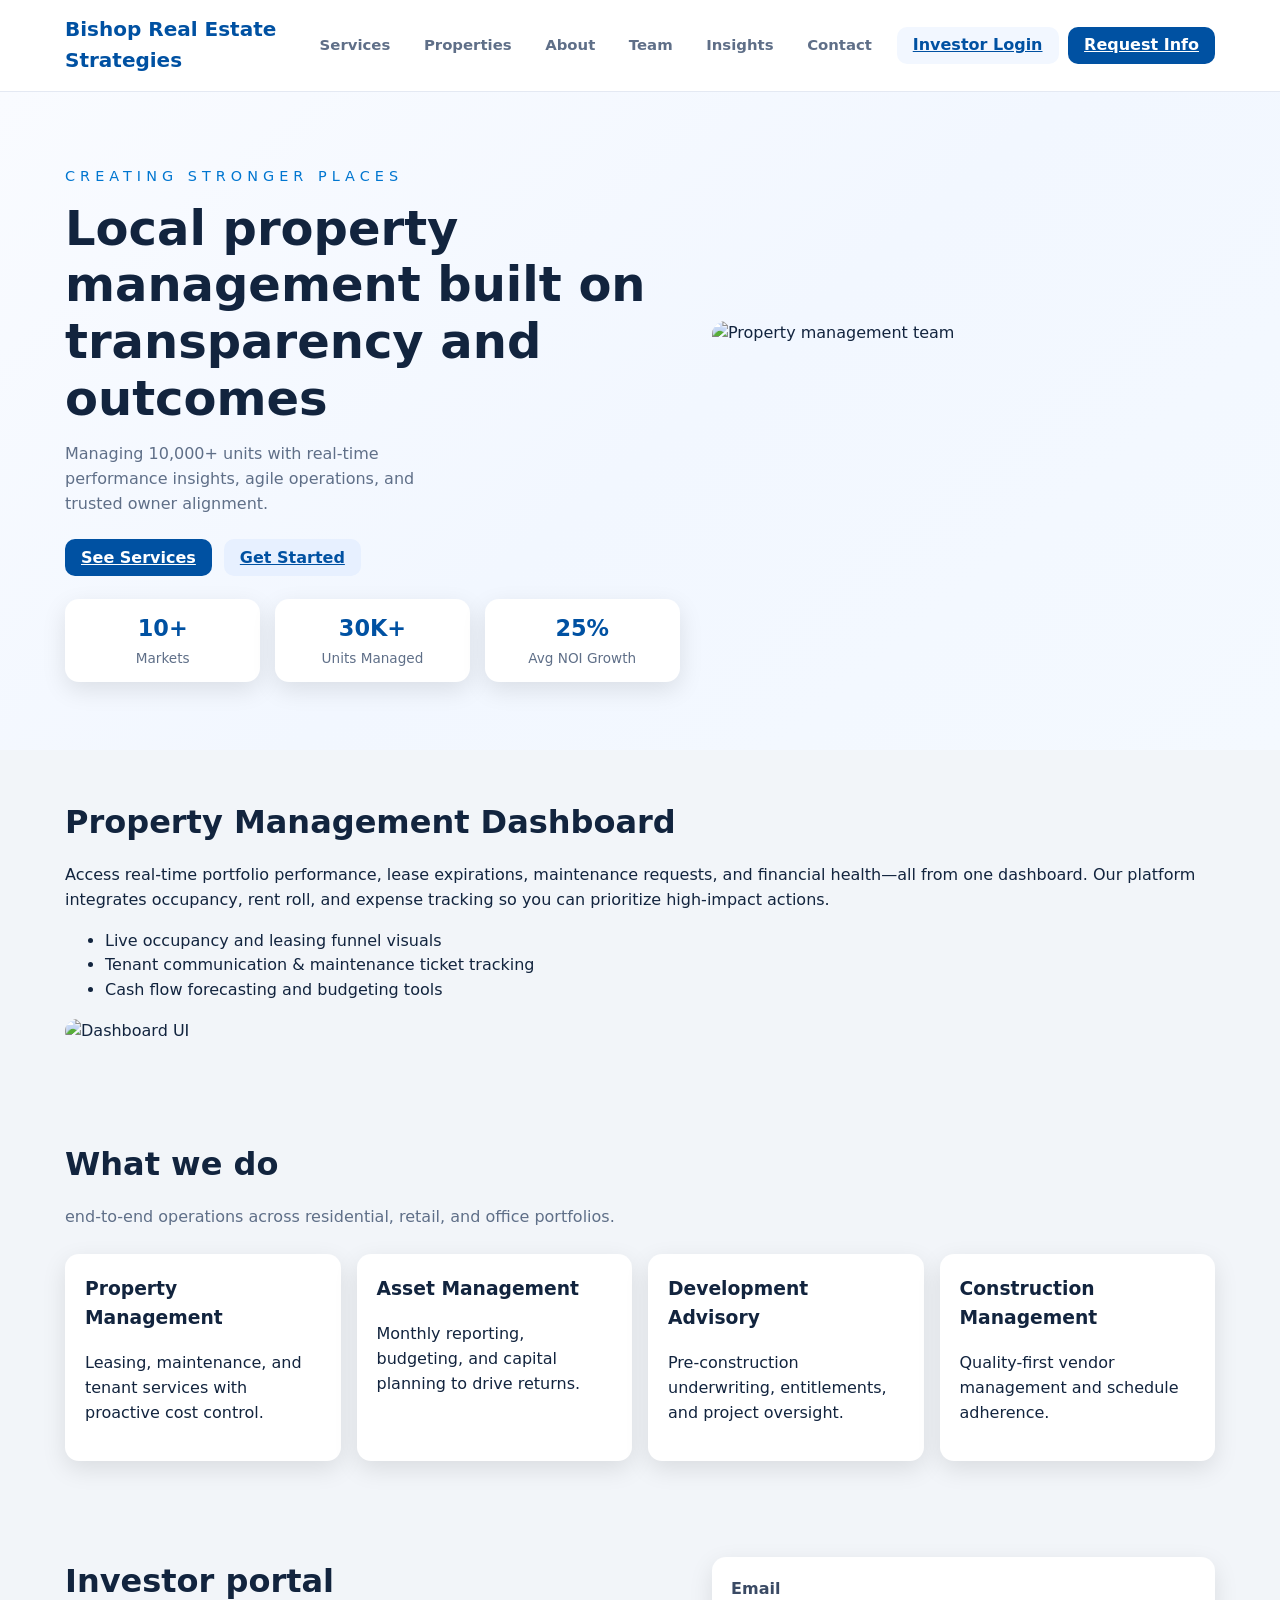
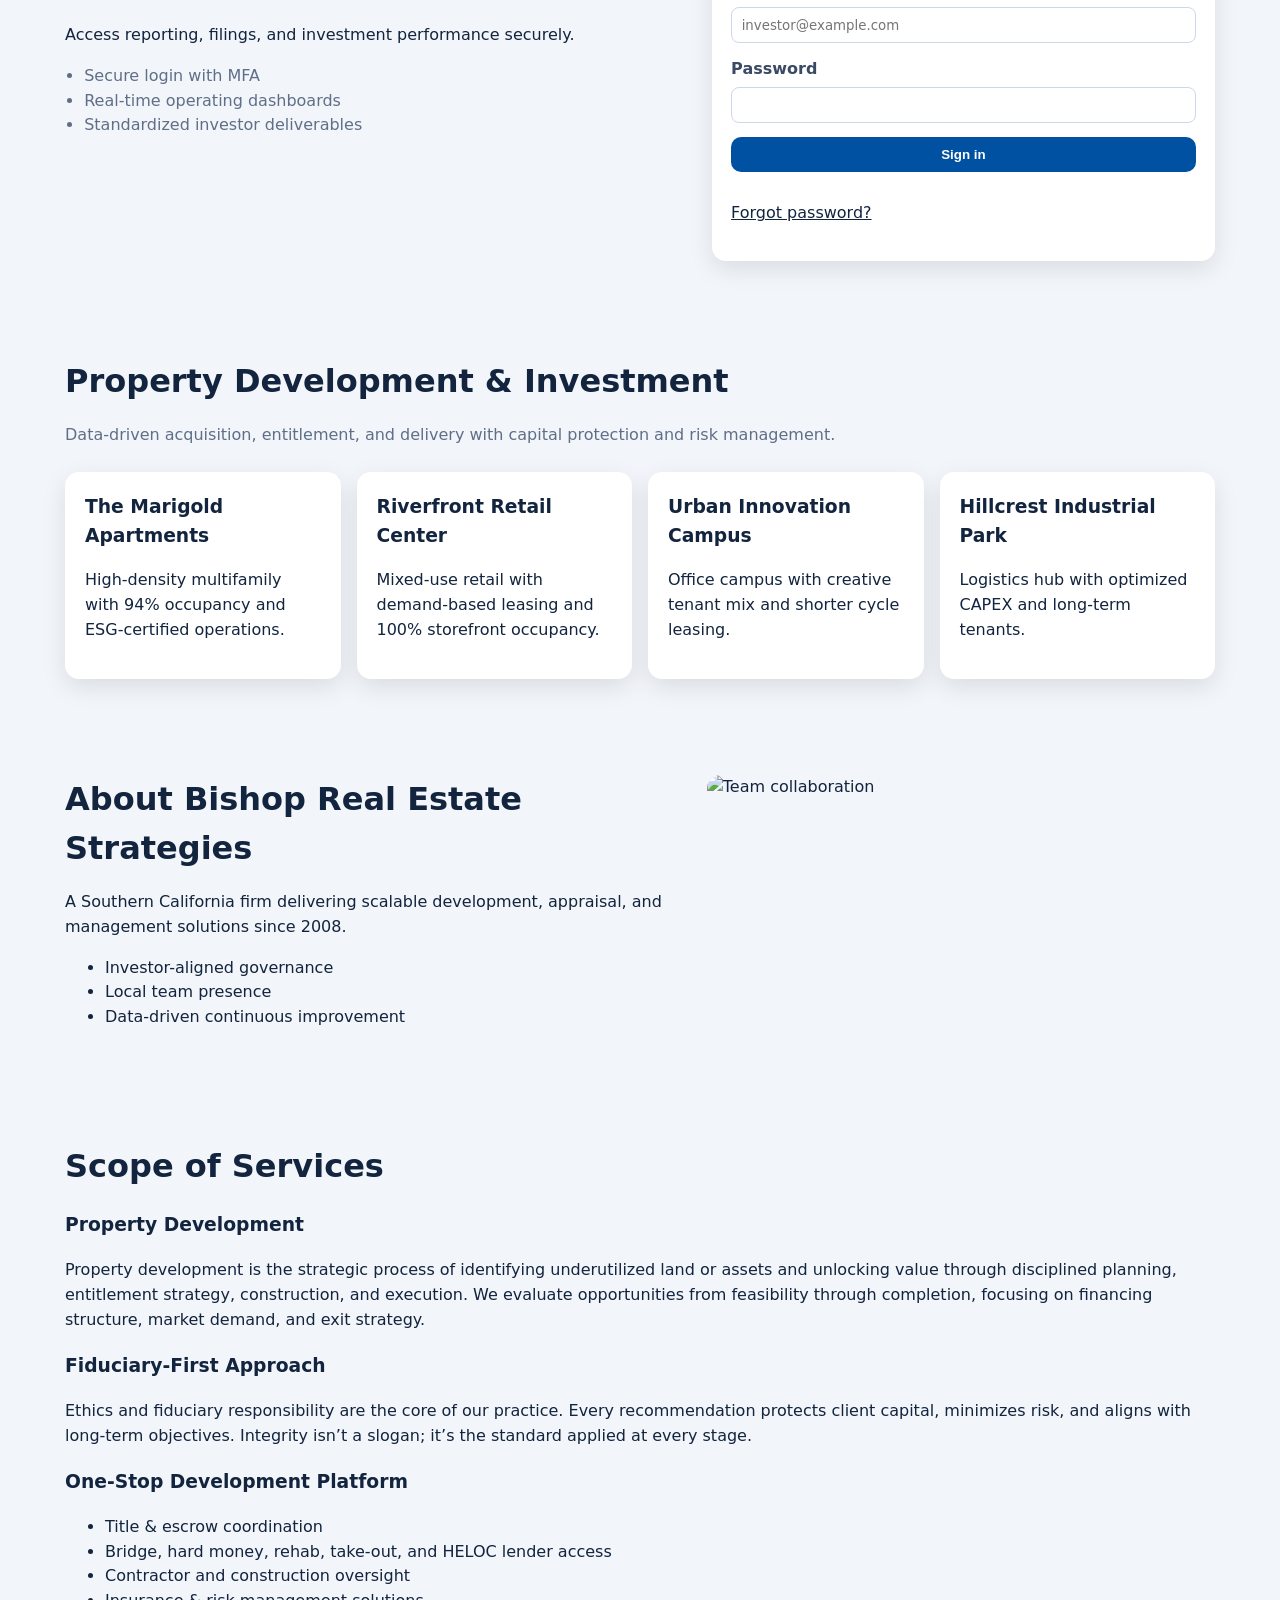
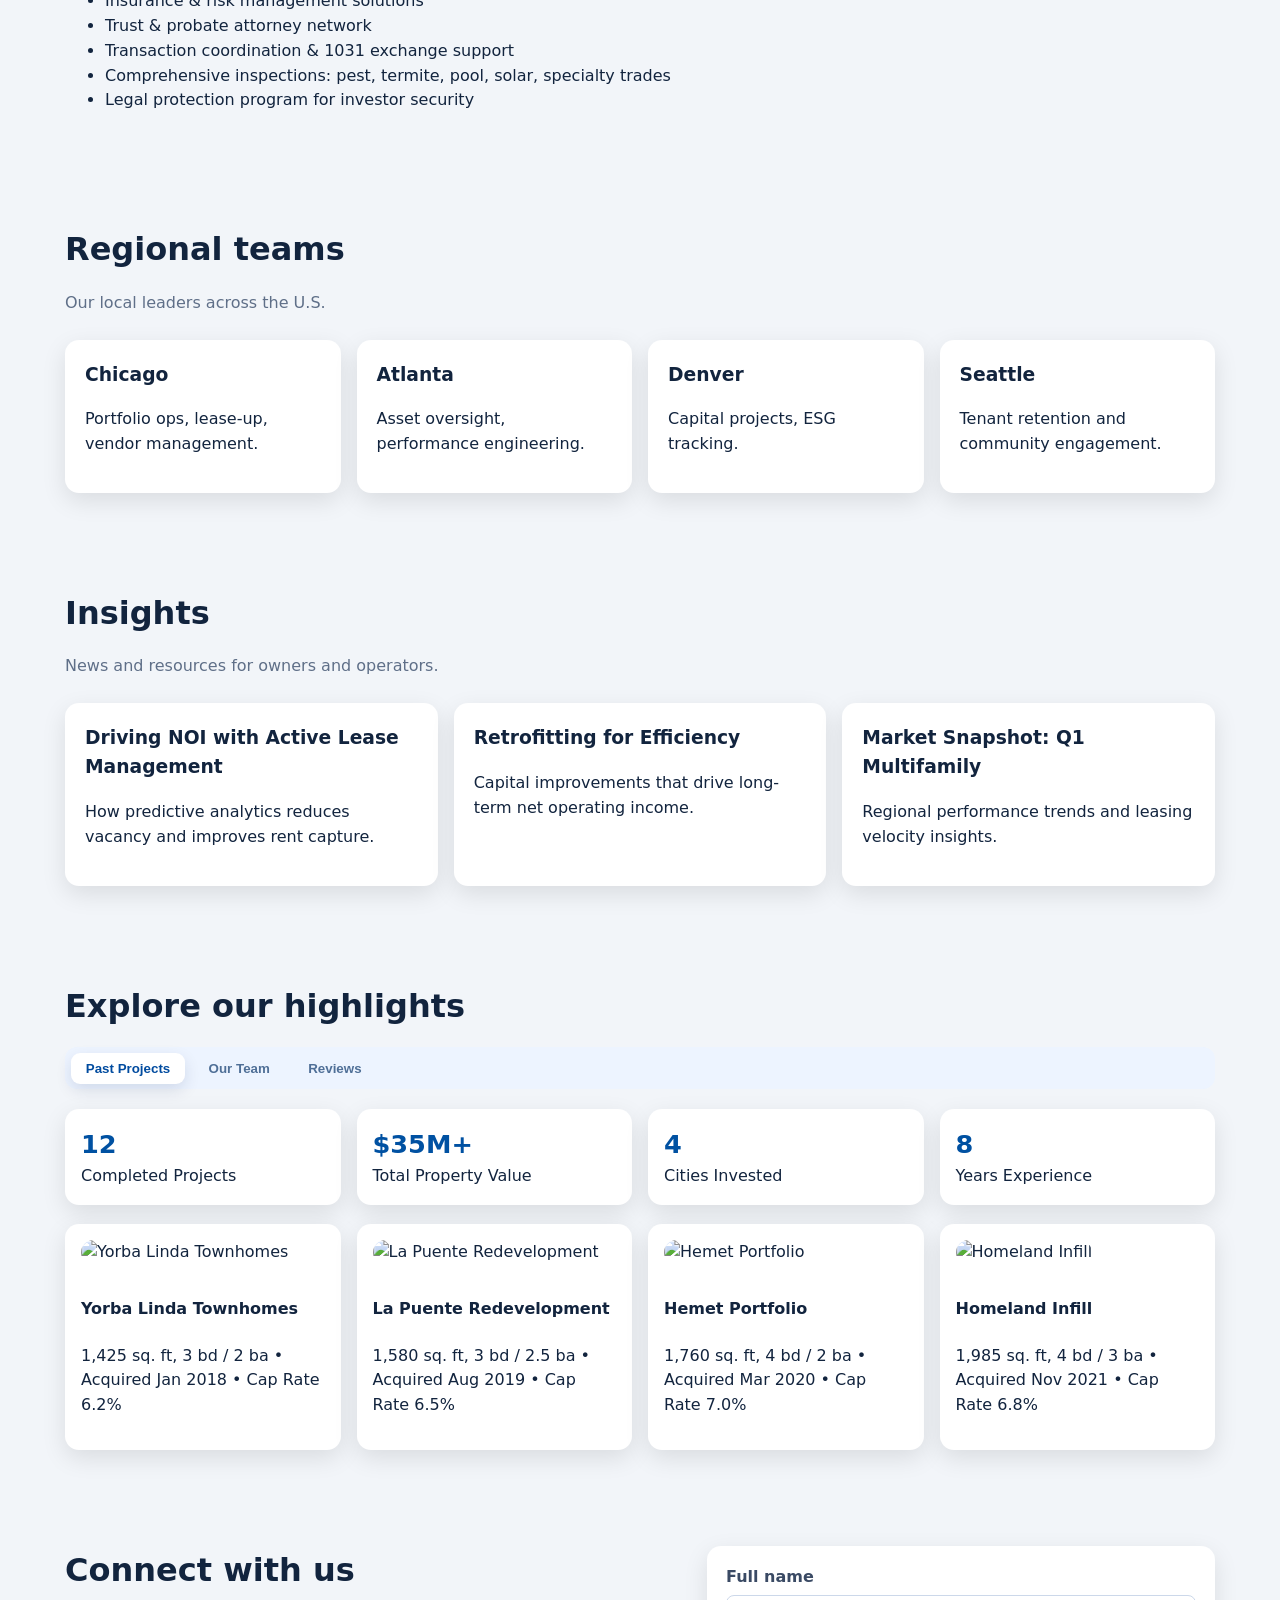
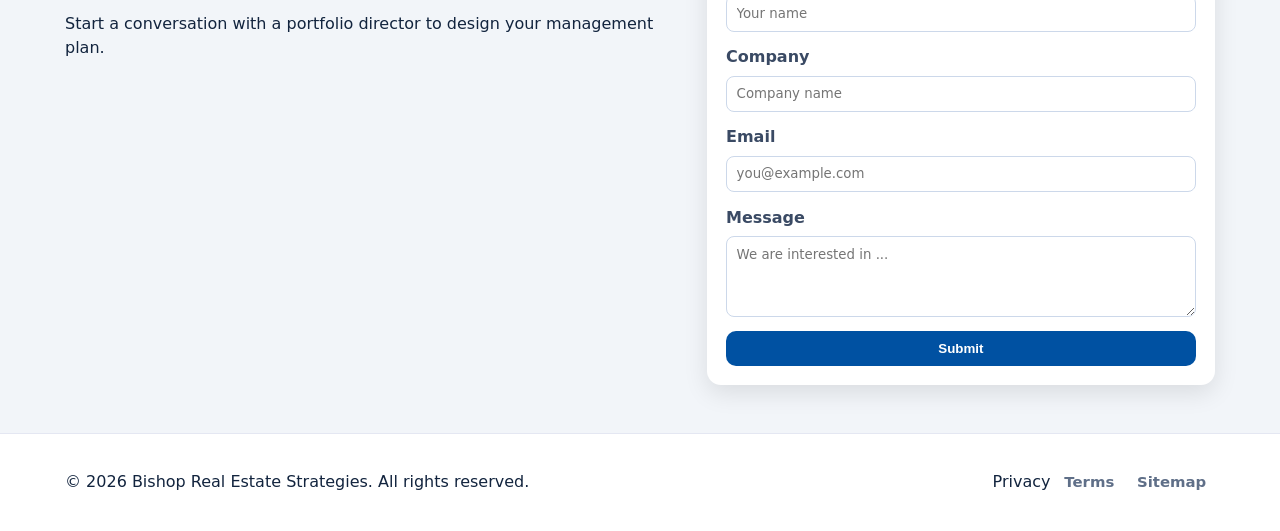
==== index.html @ b77e4af5 "new" ====
<!DOCTYPE html>
<html lang="en">
<head>
  <meta charset="UTF-8" />
  <meta name="viewport" content="width=device-width, initial-scale=1.0" />
  <title>Bishop Real Estate Strategies</title>
  <link rel="stylesheet" href="styles.css" />
</head>
<body>
  <header class="site-header">
    <div class="container header-flex">
      <a href="#" class="brand">Bishop Real Estate Strategies</a>
      <button class="nav-toggle" id="navToggle" aria-label="Open menu" aria-expanded="false">☰</button>
      <nav class="nav" id="mainNav" aria-label="Primary">
        <a href="#services">Services</a>
        <a href="#property">Properties</a>
        <a href="#about">About</a>
        <a href="#teams">Team</a>
        <a href="#blog">Insights</a>
        <a href="#contact">Contact</a>
      </nav>
      <div class="header-actions">
        <a href="#investor" class="btn btn-tertiary">Investor Login</a>
        <a href="#contact" class="btn btn-primary">Request Info</a>
      </div>
    </div>
  </header>

  <main>
    <section class="hero" aria-label="Hero">
      <div class="container hero-grid">
        <div>
          <p class="eyebrow">CREATING STRONGER PLACES</p>
          <h1>Local property management built on transparency and outcomes</h1>
          <p>Managing 10,000+ units with real-time performance insights, agile operations, and trusted owner alignment.</p>
          <div class="hero-actions">
            <a href="#services" class="btn btn-primary">See Services</a>
            <a href="#contact" class="btn btn-secondary">Get Started</a>
          </div>
          <div class="hero-stat-grid">
            <div><strong>10+</strong><span>Markets</span></div>
            <div><strong>30K+</strong><span>Units Managed</span></div>
            <div><strong>25%</strong><span>Avg NOI Growth</span></div>
          </div>
        </div>
        <div class="hero-image" aria-hidden="true">
          <img class="responsive-img" src="assets/hero.jpg" alt="Property management team" />
        </div>
      </div>
    </section>

    <section id="dashboard" class="section dashboard">
      <div class="container">
        <h2>Property Management Dashboard</h2>
        <div class="dashboard-grid">
          <div>
            <p>Access real-time portfolio performance, lease expirations, maintenance requests, and financial health—all from one dashboard. Our platform integrates occupancy, rent roll, and expense tracking so you can prioritize high-impact actions.</p>
            <ul>
              <li>Live occupancy and leasing funnel visuals</li>
              <li>Tenant communication & maintenance ticket tracking</li>
              <li>Cash flow forecasting and budgeting tools</li>
            </ul>
          </div>
          <div>
            <img class="responsive-img" src="assets/project2.jpeg" alt="Dashboard UI" />
          </div>
        </div>
      </div>
    </section>      </div>
    </section>

    <section id="services" class="section services">
      <div class="container">
        <h2>What we do</h2>
        <p class="subtitle">end-to-end operations across residential, retail, and office portfolios.</p>
        <div class="cards">
          <article class="card">
            <h3>Property Management</h3>
            <p>Leasing, maintenance, and tenant services with proactive cost control.</p>
          </article>
          <article class="card">
            <h3>Asset Management</h3>
            <p>Monthly reporting, budgeting, and capital planning to drive returns.</p>
          </article>
          <article class="card">
            <h3>Development Advisory</h3>
            <p>Pre-construction underwriting, entitlements, and project oversight.</p>
          </article>
          <article class="card">
            <h3>Construction Management</h3>
            <p>Quality-first vendor management and schedule adherence.</p>
          </article>
        </div>
      </div>
    </section>

    <section id="investor" class="section investor-login">
      <div class="container grid-split">
        <div>
          <h2>Investor portal</h2>
          <p>Access reporting, filings, and investment performance securely.</p>
          <ul>
            <li>Secure login with MFA</li>
            <li>Real-time operating dashboards</li>
            <li>Standardized investor deliverables</li>
          </ul>
        </div>
        <form class="login-card" aria-label="Investor login">
          <label>Email<input type="email" placeholder="investor@example.com" required></label>
          <label>Password<input type="password" required></label>
          <button class="btn btn-primary" type="submit">Sign in</button>
          <p><a href="#">Forgot password?</a></p>
        </form>
      </div>
    </section>

    <section id="property" class="section property-grid">
      <div class="container">
        <h2>Property Development & Investment</h2>
        <p class="subtitle">Data-driven acquisition, entitlement, and delivery with capital protection and risk management.</p>
        <div class="cards">
          <article class="card">
            <h3>The Marigold Apartments</h3>
            <p>High-density multifamily with 94% occupancy and ESG-certified operations.</p>
          </article>
          <article class="card">
            <h3>Riverfront Retail Center</h3>
            <p>Mixed-use retail with demand-based leasing and 100% storefront occupancy.</p>
          </article>
          <article class="card">
            <h3>Urban Innovation Campus</h3>
            <p>Office campus with creative tenant mix and shorter cycle leasing.</p>
          </article>
          <article class="card">
            <h3>Hillcrest Industrial Park</h3>
            <p>Logistics hub with optimized CAPEX and long-term tenants.</p>
          </article>
        </div>
      </div>
    </section>

    <section id="about" class="section about">
      <div class="container about-grid">
        <div>
          <h2>About Bishop Real Estate Strategies</h2>
          <p>A Southern California firm delivering scalable development, appraisal, and management solutions since 2008.</p>
          <ul>
            <li>Investor-aligned governance</li>
            <li>Local team presence</li>
            <li>Data-driven continuous improvement</li>
          </ul>
        </div>
          <div class="about-image" aria-hidden="true"><img class="responsive-img" src="assets/project1.jpg" alt="Team collaboration" /></div>
      </div>
    </section>

    <section id="scope" class="section scope-services">
      <div class="container">
        <h2>Scope of Services</h2>
        <h3>Property Development</h3>
        <p>Property development is the strategic process of identifying underutilized land or assets and unlocking value through disciplined planning, entitlement strategy, construction, and execution. We evaluate opportunities from feasibility through completion, focusing on financing structure, market demand, and exit strategy.</p>

        <h3>Fiduciary-First Approach</h3>
        <p>Ethics and fiduciary responsibility are the core of our practice. Every recommendation protects client capital, minimizes risk, and aligns with long-term objectives. Integrity isn’t a slogan; it’s the standard applied at every stage.</p>

        <h3>One-Stop Development Platform</h3>
        <ul>
          <li>Title & escrow coordination</li>
          <li>Bridge, hard money, rehab, take-out, and HELOC lender access</li>
          <li>Contractor and construction oversight</li>
          <li>Insurance & risk management solutions</li>
          <li>Trust & probate attorney network</li>
          <li>Transaction coordination & 1031 exchange support</li>
          <li>Comprehensive inspections: pest, termite, pool, solar, specialty trades</li>
          <li>Legal protection program for investor security</li>
        </ul>
      </div>
    </section>

    <section id="teams" class="section teams">
      <div class="container">
        <h2>Regional teams</h2>
        <p class="subtitle">Our local leaders across the U.S.</p>
        <div class="cards">
          <article class="card">
            <h3>Chicago</h3>
            <p>Portfolio ops, lease-up, vendor management.</p>
          </article>
          <article class="card">
            <h3>Atlanta</h3>
            <p>Asset oversight, performance engineering.</p>
          </article>
          <article class="card">
            <h3>Denver</h3>
            <p>Capital projects, ESG tracking.</p>
          </article>
          <article class="card">
            <h3>Seattle</h3>
            <p>Tenant retention and community engagement.</p>
          </article>
        </div>
      </div>
    </section>

    <section id="blog" class="section blog">
      <div class="container">
        <h2>Insights</h2>
        <p class="subtitle">News and resources for owners and operators.</p>
        <div class="cards">
          <article class="card">
            <h3>Driving NOI with Active Lease Management</h3>
            <p>How predictive analytics reduces vacancy and improves rent capture.</p>
          </article>
          <article class="card">
            <h3>Retrofitting for Efficiency</h3>
            <p>Capital improvements that drive long-term net operating income.</p>
          </article>
          <article class="card">
            <h3>Market Snapshot: Q1 Multifamily</h3>
            <p>Regional performance trends and leasing velocity insights.</p>
          </article>
        </div>
      </div>
    </section>

    <section id="insights" class="section insights-tabs">
      <div class="container">
        <h2>Explore our highlights</h2>
        <div class="tabs" role="tablist" aria-label="Company insights">
          <button class="tab active" role="tab" aria-selected="true" data-tab="projects">Past Projects</button>
          <button class="tab" role="tab" aria-selected="false" data-tab="team">Our Team</button>
          <button class="tab" role="tab" aria-selected="false" data-tab="reviews">Reviews</button>
        </div>

        <article class="tab-panel active" id="projects" role="tabpanel" aria-labelledby="projects-tab">
          <div class="metric-grid">
            <div class="metric-card"><strong>12</strong><span>Completed Projects</span></div>
            <div class="metric-card"><strong>$35M+</strong><span>Total Property Value</span></div>
            <div class="metric-card"><strong>4</strong><span>Cities Invested</span></div>
            <div class="metric-card"><strong>8</strong><span>Years Experience</span></div>
          </div>
          <div class="project-tiles">
            <article class="project-card"><img class="project-img" src="assets/hero.jpg" alt="Yorba Linda Townhomes" /><h4>Yorba Linda Townhomes</h4><p>1,425 sq. ft, 3 bd / 2 ba • Acquired Jan 2018 • Cap Rate 6.2%</p></article>
            <article class="project-card"><img class="project-img" src="assets/project1.jpg" alt="La Puente Redevelopment" /><h4>La Puente Redevelopment</h4><p>1,580 sq. ft, 3 bd / 2.5 ba • Acquired Aug 2019 • Cap Rate 6.5%</p></article>
            <article class="project-card"><img class="project-img" src="assets/project2.jpeg" alt="Hemet Portfolio" /><h4>Hemet Portfolio</h4><p>1,760 sq. ft, 4 bd / 2 ba • Acquired Mar 2020 • Cap Rate 7.0%</p></article>
            <article class="project-card"><img class="project-img" src="assets/hero.jpg" alt="Homeland Infill" /><h4>Homeland Infill</h4><p>1,985 sq. ft, 4 bd / 3 ba • Acquired Nov 2021 • Cap Rate 6.8%</p></article>
          </div>
        </article>

        <article class="tab-panel" id="team" role="tabpanel" aria-labelledby="team-tab">
          <div class="team-grid">
            <article class="team-card"><strong>Vincent Disanza</strong><span>Owner & Founder</span><p>SRA-designated appraiser with 20+ years experience. Fiduciary-first, accuracy-focused valuations with real estate strategy access.</p></article>
            <article class="team-card"><strong>Charles Jackson</strong><span>COO</span><p>10+ years in prop-tech operations and portfolio optimization, building reporting systems for owner transparency.</p></article>
            <article class="team-card"><strong>Amanda Ruiz</strong><span>Development Director</span><p>Expert in entitlement, construction management, and investment analysis for land + adaptive reuse.</p></article>
          </div>
        </article>

        <article class="tab-panel" id="reviews" role="tabpanel" aria-labelledby="reviews-tab">
          <div class="reviews-list">
            <blockquote><p>"Wow, what a great realtor! Amazing customer service and deep market knowledge."</p><footer>– Cool Person</footer></blockquote>
            <blockquote><p>"Professional, transparent, and very responsive. Highly recommend for development guidance."</p><footer>– Happy Investor</footer></blockquote>
          </div>
        </article>
      </div>
    </section>

    <section id="contact" class="section contact">
      <div class="container contact-grid">
        <div>
          <h2>Connect with us</h2>
          <p>Start a conversation with a portfolio director to design your management plan.</p>
        </div>
        <form class="contact-form" aria-label="Contact form">
          <label>Full name<input type="text" placeholder="Your name" required/></label>
          <label>Company<input type="text" placeholder="Company name" required/></label>
          <label>Email<input type="email" placeholder="you@example.com" required/></label>
          <label>Message<textarea rows="4" placeholder="We are interested in ..." required></textarea></label>
          <button class="btn btn-primary" type="submit">Submit</button>
        </form>
      </div>
    </section>
  </main>

  <footer class="footer">
    <div class="container footer-grid">
      <p>© 2026 Bishop Real Estate Strategies. All rights reserved.</p>
      <nav class="footer-nav"
        <a href="#">Privacy</a>
        <a href="#">Terms</a>
        <a href="#">Sitemap</a>
      </nav>
    </div>
  </footer>

  <script>
    const navToggle = document.getElementById('navToggle');
    const mainNav = document.getElementById('mainNav');
    navToggle.addEventListener('click', () => {
      const expanded = navToggle.getAttribute('aria-expanded') === 'true';
      navToggle.setAttribute('aria-expanded', String(!expanded));
      mainNav.classList.toggle('nav-open');
    });

    document.querySelectorAll('.tabs .tab').forEach(tab => {
      tab.addEventListener('click', () => {
        document.querySelectorAll('.tabs .tab').forEach(t => {
          t.classList.remove('active');
          t.setAttribute('aria-selected', 'false');
        });
        document.querySelectorAll('.tab-panel').forEach(panel => panel.classList.remove('active'));

        tab.classList.add('active');
        tab.setAttribute('aria-selected', 'true');
        document.getElementById(tab.dataset.tab).classList.add('active');
      });
    });
  </script>
</body>
</html>
---- styles.css ----
:root {
  --bg: #f2f5f9;
  --text: #12243e;
  --muted: #5f6f88;
  --primary: #0051a2;
  --primary-dark: #003d7a;
  --accent: #e7f0ff;
  --white: #ffffff;
  --radius: 14px;
  --shadow: 0 8px 24px rgba(0, 0, 0, 0.1);
}

* {
  box-sizing: border-box;
}

body {
  margin: 0;
  font-family: Inter, system-ui, -apple-system, Segoe UI, Roboto, sans-serif;
  color: var(--text);
  background: var(--bg);
  line-height: 1.55;
}

a {
  color: inherit;
}

.container {
  width: min(1150px, 94vw);
  margin: 0 auto;
}

.site-header {
  position: sticky;
  top: 0;
  z-index: 100;
  background: rgba(255, 255, 255, 0.95);
  backdrop-filter: blur(8px);
  border-bottom: 1px solid #e4e9f3;
}

.header-flex {
  display: grid;
  grid-template-columns: auto 1fr auto;
  align-items: center;
  gap: 1rem;
  padding: 0.9rem 0;
}

.brand {
  font-weight: 800;
  font-size: 1.25rem;
  text-decoration: none;
  color: var(--primary);
}

.nav {
  display: flex;
  justify-content: center;
  gap: 1rem;
}

.nav a,
.footer-nav a {
  color: var(--muted);
  font-size: 0.93rem;
  font-weight: 600;
  text-decoration: none;
  padding: 0.45rem 0.55rem;
  border-radius: 8px;
  transition: all 0.22s ease;
}

.nav a:hover,
.footer-nav a:hover {
  color: var(--primary);
  background: rgba(0, 81, 162, 0.08);
}

.header-actions {
  display: flex;
  gap: 0.6rem;
  align-items: center;
}

.nav-toggle {
  display: none;
  width: 2.2rem;
  height: 2.2rem;
  font-size: 1.2rem;
  border-radius: 8px;
  border: 1px solid #b9c5da;
  background: var(--white);
  color: var(--primary);
  cursor: pointer;
}

.btn {
  font-weight: 600;
  border: none;
  border-radius: 10px;
  padding: 0.67rem 1rem;
  line-height: 1;
  min-height: 2.15rem;
  display: inline-flex;
  align-items: center;
  justify-content: center;
  transition: transform 0.25s ease, box-shadow 0.25s ease;
}

.btn:hover {
  transform: translateY(-1px);
  box-shadow: 0 6px 12px rgba(0, 0, 0, 0.1);
}

.btn-primary {
  color: var(--white);
  background: var(--primary);
}

.btn-secondary {
  color: var(--primary);
  background: var(--accent);
}

.btn-tertiary {
  color: var(--primary);
  background: #f2f7ff;
}

.hero {
  padding: 3.7rem 0 4.2rem;
  background: linear-gradient(140deg, #f9fbff 0%, #f2f7ff 52%, #f4f9ff 100%);
}

.hero-grid {
  display: grid;
  grid-template-columns: 1.1fr 0.9fr;
  gap: 2rem;
  align-items: center;
}

.hero .eyebrow {
  font-size: 0.9rem;
  color: #0076d0;
  letter-spacing: 0.35em;
  text-transform: uppercase;
  margin-bottom: 0.75rem;
}

.hero h1 {
  font-size: clamp(2.08rem, 4vw, 3rem);
  margin: 0 0 1rem;
  line-height: 1.18;
}

.hero p {
  color: var(--muted);
  max-width: 40ch;
}

.hero-actions {
  margin: 1.4rem 0;
  display: flex;
  gap: 0.75rem;
}

.hero-stat-grid {
  display: grid;
  grid-template-columns: repeat(3, minmax(0, 1fr));
  gap: 0.9rem;
  margin-top: 1.35rem;
}

.hero-stat-grid > div {
  background: var(--white);
  border-radius: var(--radius);
  padding: 0.75rem;
  box-shadow: var(--shadow);
  text-align: center;
}

.hero-stat-grid strong {
  display: block;
  font-size: 1.4rem;
  color: var(--primary);
}

.hero-stat-grid span {
  font-size: 0.85rem;
  color: var(--muted);
  margin-top: 0.2rem;
}

.image-placeholder {
  height: 340px;
  border-radius: var(--radius);
  background: linear-gradient(135deg, #d9e6f5, #e7f0ff);
  box-shadow: var(--shadow);
  display: flex;
  justify-content: center;
  align-items: center;
  color: #4b6b8f;
  font-weight: 700;
  font-size: 1rem;
}

.section {
  padding: 3rem 0;
}

.section h2 {
  margin: 0 0 0.6rem;
  font-size: clamp(1.4rem, 3vw, 2rem);
}

.insights-tabs .tabs {
  display: flex;
  gap: 0.5rem;
  border-radius: 12px;
  background: #edf4ff;
  padding: 0.35rem;
  margin-top: 1rem;
  margin-bottom: 1.2rem;
}

.insights-tabs .tab {
  border: none;
  background: transparent;
  color: #4f6f97;
  font-weight: 600;
  padding: 0.5rem 0.95rem;
  border-radius: 9px;
  cursor: pointer;
  transition: all 0.22s ease;
}

.insights-tabs .tab:hover,
.insights-tabs .tab.active {
  background: #ffffff;
  color: #004b9f;
  box-shadow: 0 6px 16px rgba(4, 35, 80, 0.12);
}

.tab-panel {
  display: none;
  animation: fadeUp 0.4s ease;
}

.tab-panel.active {
  display: block;
}

.metric-grid,
.project-tiles,
.team-grid {
  display: grid;
  gap: 1rem;
}

.metric-grid {
  grid-template-columns: repeat(4, minmax(0, 1fr));
  margin-bottom: 1.2rem;
}

.metric-card {
  background: var(--white);
  padding: 1rem;
  border-radius: var(--radius);
  box-shadow: var(--shadow);
}

.metric-card strong {
  font-size: 1.6rem;
  color: var(--primary);
  display: block;
}

.project-tiles {
  grid-template-columns: repeat(auto-fit, minmax(220px, 1fr));
}

.project-card img,
.about-image img,
.hero-image img {
  width: 100%;
  height: 180px;
  object-fit: cover;
  border-radius: var(--radius);
  margin-bottom: 0.7rem;
}

.responsive-img {
  width: 100%;
  height: auto;
  border-radius: var(--radius);
  display: block;
}

.project-card,
.team-card,
.reviews-list blockquote {
  background: var(--white);
  border-radius: var(--radius);
  padding: 1rem;
  box-shadow: var(--shadow);
}

.team-grid {
  grid-template-columns: repeat(auto-fit, minmax(220px, 1fr));
}

.reviews-list blockquote {
  border-left: 4px solid var(--primary);
  margin: 0 0 0.7rem;
  padding-left: 0.9rem;
}

.reviews-list footer {
  margin-top: 0.5rem;
  color: var(--muted);
  font-size: 0.9rem;
}

@media (max-width: 900px) {
  .metric-grid {
    grid-template-columns: 1fr 1fr;
  }
}

.section .subtitle {
  color: var(--muted);
  margin-bottom: 1.5rem;
}

.cards {
  display: grid;
  grid-template-columns: repeat(auto-fit, minmax(220px, 1fr));
  gap: 1rem;
}

.card {
  background: var(--white);
  border-radius: var(--radius);
  padding: 1.25rem;
  box-shadow: var(--shadow);
  transform: translateY(0);
  transition: transform 0.3s ease, box-shadow 0.3s ease;
}

.card:hover {
  transform: translateY(-6px);
  box-shadow: 0 14px 24px rgba(0, 0, 0, 0.14);
}

.card h3 {
  margin-top: 0;
}

.grid-split {
  display: grid;
  grid-template-columns: 1.1fr 0.9fr;
  gap: 2rem;
  align-items: start;
}

.investor-login ul {
  padding-left: 1.2rem;
  color: var(--muted);
}

.login-card,
.contact-form {
  display: grid;
  gap: 0.85rem;
  background: #ffffff;
  border-radius: var(--radius);
  padding: 1.2rem;
  box-shadow: var(--shadow);
}

.login-card label,
.contact-form label {
  display: grid;
  gap: 0.35rem;
  font-weight: 600;
  color: #3a4a64;
}

.login-card input,
.contact-form input,
.contact-form textarea {
  border: 1px solid #ccd8ea;
  border-radius: 8px;
  padding: 0.6rem;
  width: 100%;
  font-family: inherit;
}

.about-grid,
.contact-grid {
  display: grid;
  grid-template-columns: 1.2fr 1fr;
  gap: 2rem;
}

.footer {
  background: #ffffff;
  border-top: 1px solid #e4e7f2;
  padding: 1.25rem 0;
}

.footer-grid {
  display: flex;
  justify-content: space-between;
  align-items: center;
  flex-wrap: wrap;
  gap: 0.75rem;
}

.fade-up {
  opacity: 0;
  transform: translateY(20px);
  animation: fadeUp 0.85s ease forwards;
  animation-delay: 0.2s;
}

@keyframes fadeUp {
  to {
    opacity: 1;
    transform: translateY(0);
  }
}

.nav-open {
  display: flex !important;
  flex-direction: column;
  position: absolute;
  left: 0;
  right: 0;
  top: 100%;
  background: var(--white);
  border-bottom-left-radius: 12px;
  border-bottom-right-radius: 12px;
  box-shadow: 0 12px 24px rgba(8, 24, 48, 0.2);
  padding: 0.75rem 1rem 1rem;
  gap: 0.6rem;
}

@media (max-width: 1060px) {
  .hero-grid,
  .grid-split,
  .about-grid,
  .contact-grid {
    grid-template-columns: 1fr;
  }

  .nav {
    display: none;
  }

  .nav-toggle {
    display: inline-flex;
  }

  .header-flex {
    grid-template-columns: auto auto auto;
    align-items: center;
  }

  .header-actions {
    display: none;
  }

  .hero-image {
    min-height: 280px;
  }
}
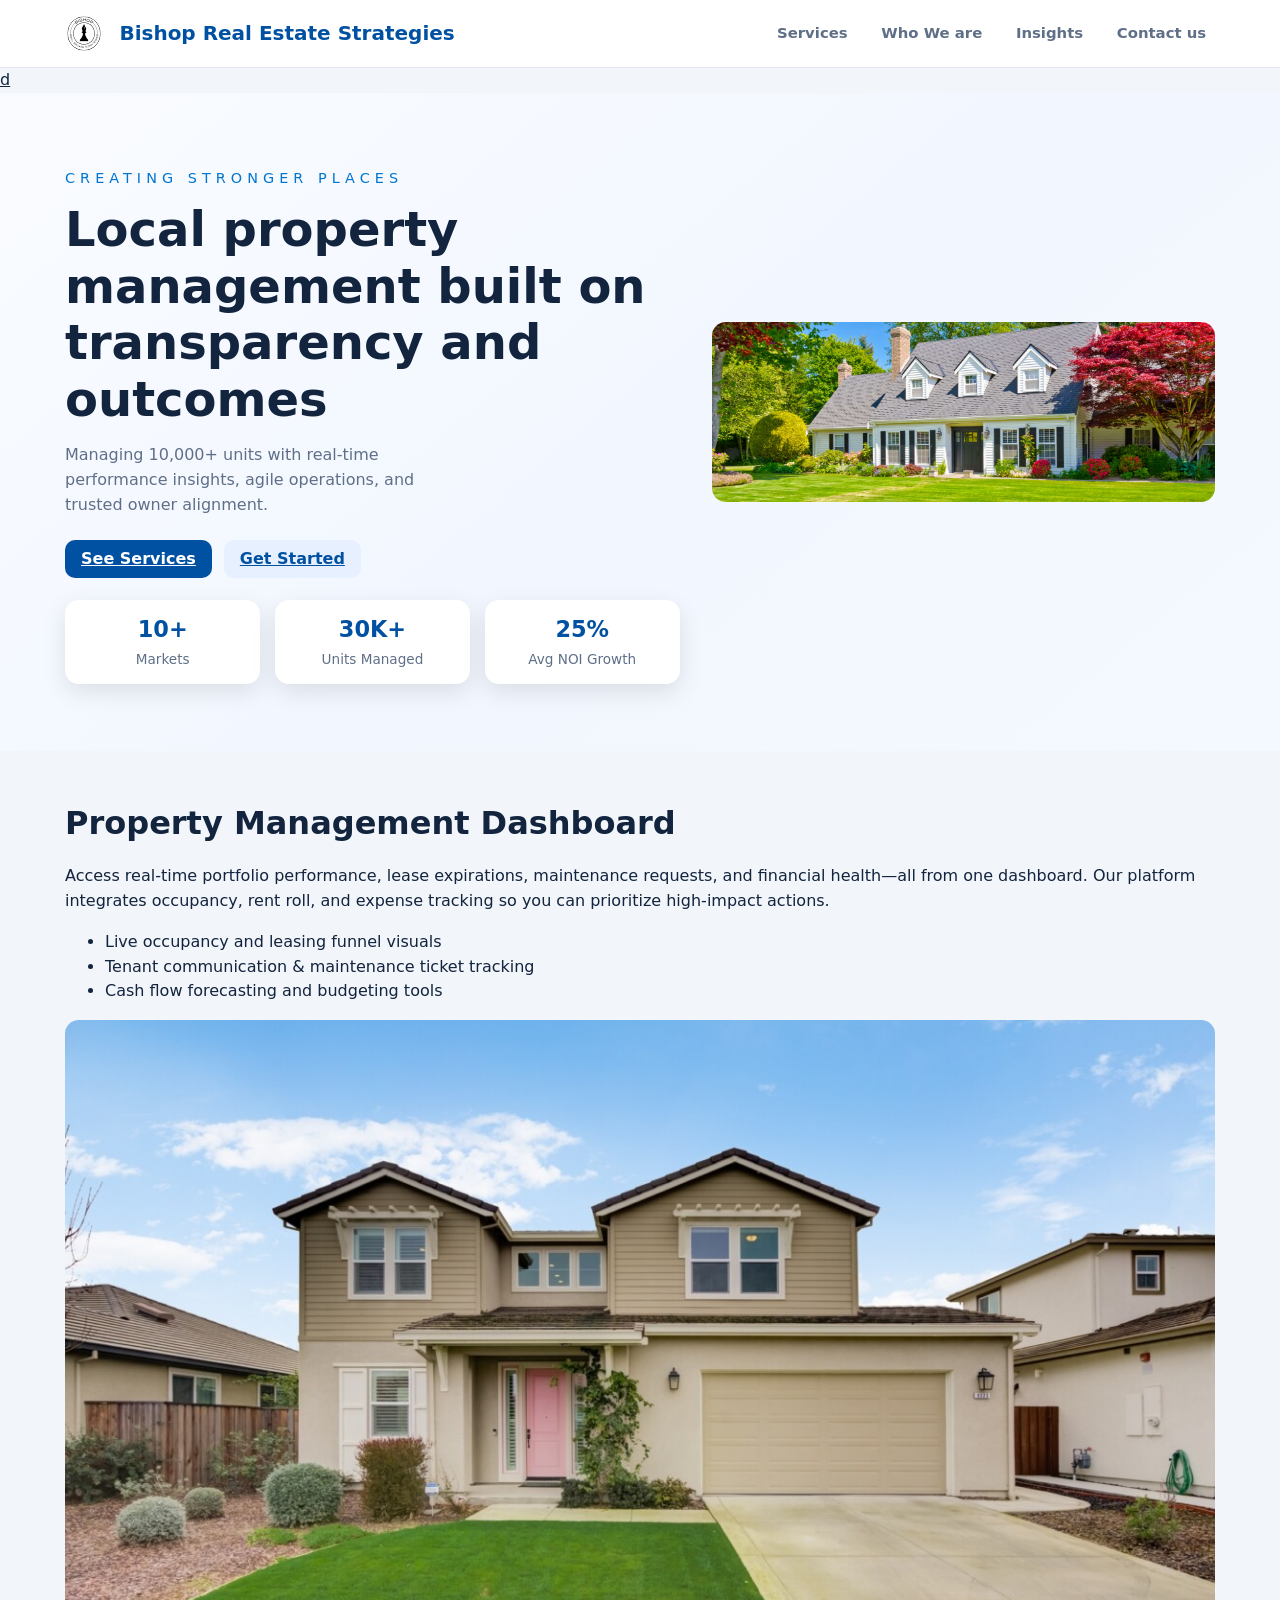
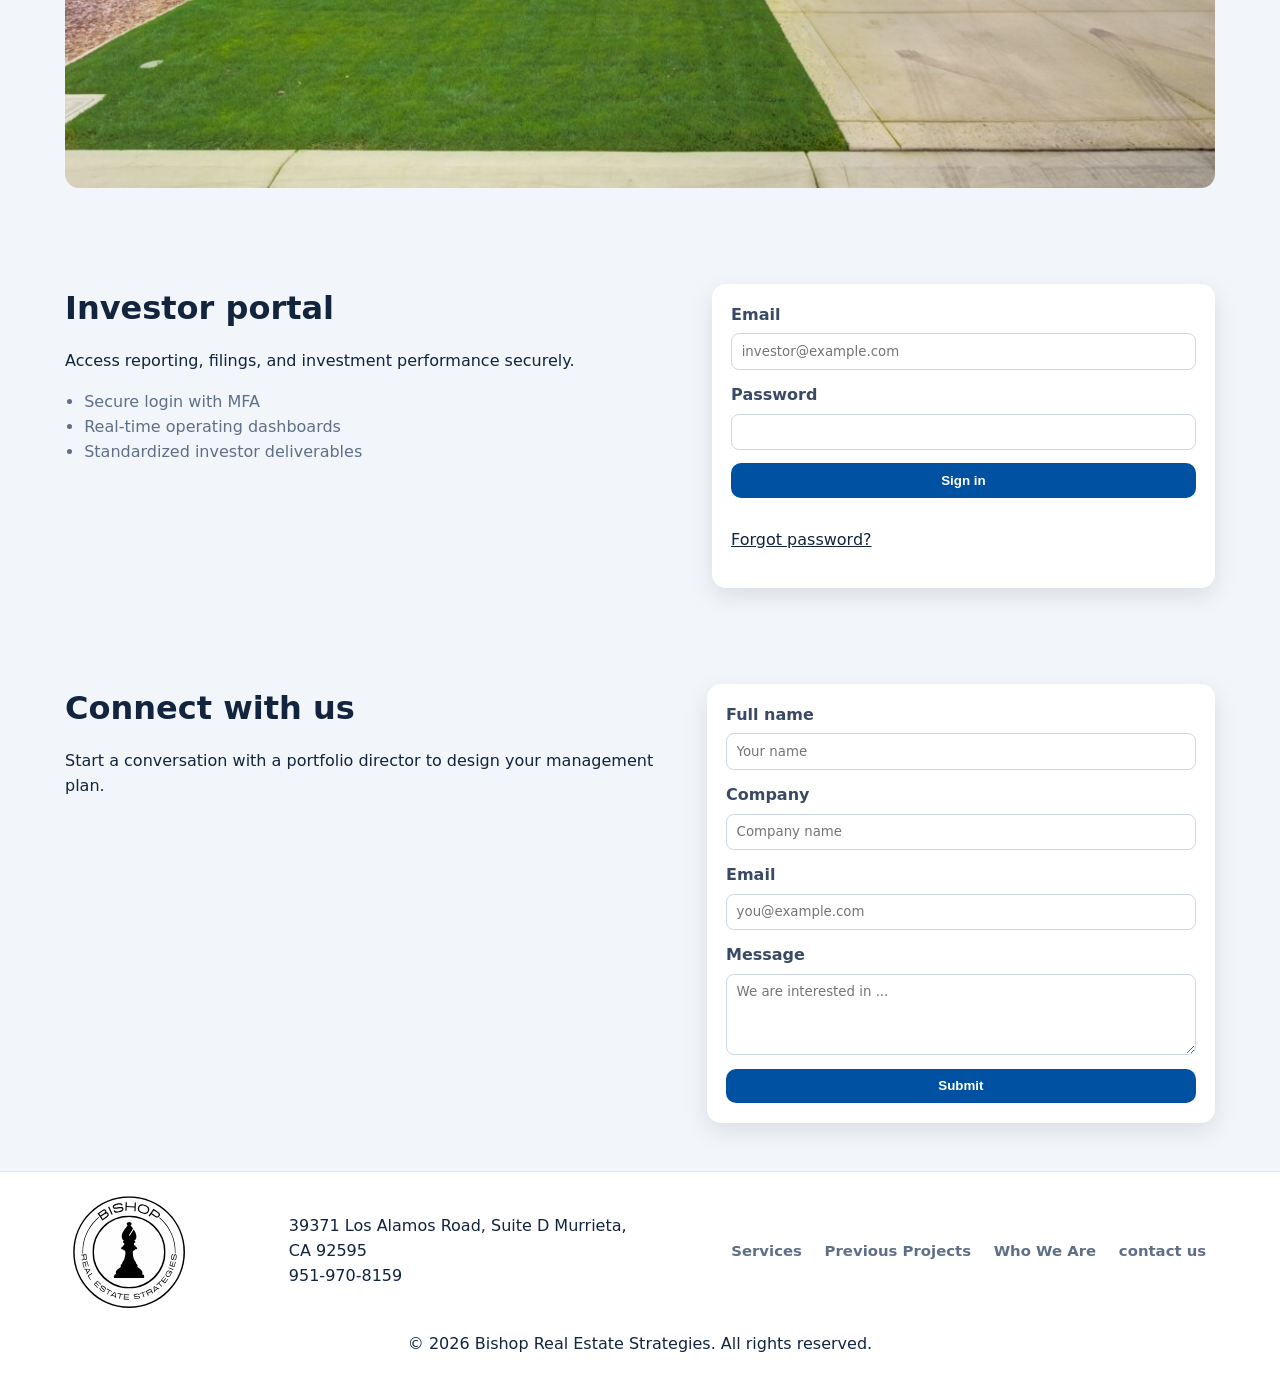
==== commit 8bbeb7c0: "somewhatok" ====
--- a/index.html
+++ b/index.html
@@ -1,319 +1,150 @@
 <!DOCTYPE html>
 <html lang="en">
-<head>
-  <meta charset="UTF-8" />
-  <meta name="viewport" content="width=device-width, initial-scale=1.0" />
-  <title>Bishop Real Estate Strategies</title>
-  <link rel="stylesheet" href="styles.css" />
-</head>
-<body>
-  <header class="site-header">
-    <div class="container header-flex">
-      <a href="#" class="brand">Bishop Real Estate Strategies</a>
-      <button class="nav-toggle" id="navToggle" aria-label="Open menu" aria-expanded="false">☰</button>
-      <nav class="nav" id="mainNav" aria-label="Primary">
-        <a href="#services">Services</a>
-        <a href="#property">Properties</a>
-        <a href="#about">About</a>
-        <a href="#teams">Team</a>
-        <a href="#blog">Insights</a>
-        <a href="#contact">Contact</a>
-      </nav>
-      <div class="header-actions">
-        <a href="#investor" class="btn btn-tertiary">Investor Login</a>
-        <a href="#contact" class="btn btn-primary">Request Info</a>
+  <head>
+    <meta charset="UTF-8" />
+    <meta name="viewport" content="width=device-width, initial-scale=1.0" />
+    <title>Bishop Real Estate Strategies</title>
+    <link rel="stylesheet" href="styles.css" />
+  </head>
+  <body>
+    <header class="site-header">
+      <div class="container header-flex">
+        <img class = "satin" src = "assets/Circle Logo.svg">
+        <a href="index.html" class="brand">Bishop Real Estate Strategies</a>
+        <button class="nav-toggle" id="navToggle" aria-label="Open menu" aria-expanded="false">☰</button>
+        <nav class="nav" id="mainNav" aria-label="Primary">
+          <a href="services.html">Services</a>
+          <a href="about.html">Who We are</a>
+          <a href="insight.html">Insights</a>
+          <a href="contact.html">Contact us</a>
+        </nav>
       </div>
-    </div>
-  </header>
+    </header>
 
-  <main>
-    <section class="hero" aria-label="Hero">
-      <div class="container hero-grid">
-        <div>
-          <p class="eyebrow">CREATING STRONGER PLACES</p>
-          <h1>Local property management built on transparency and outcomes</h1>
-          <p>Managing 10,000+ units with real-time performance insights, agile operations, and trusted owner alignment.</p>
-          <div class="hero-actions">
-            <a href="#services" class="btn btn-primary">See Services</a>
-            <a href="#contact" class="btn btn-secondary">Get Started</a>
+    <a href="extra.html">d</a>
+    <main>
+      <section class="hero" aria-label="Hero">
+        <div class="container hero-grid">
+          <div>
+            <p class="eyebrow">CREATING STRONGER PLACES</p>
+            <h1>Local property management built on transparency and outcomes</h1>
+            <p>Managing 10,000+ units with real-time performance insights, agile operations, and trusted owner alignment.</p>
+            <div class="hero-actions">
+              <a href="services.html" class="btn btn-primary">See Services</a>
+              <a href="#contact" class="btn btn-secondary">Get Started</a>
+            </div>
+            <div class="hero-stat-grid">
+              <div><strong>10+</strong><span>Markets</span></div>
+              <div><strong>30K+</strong><span>Units Managed</span></div>
+              <div><strong>25%</strong><span>Avg NOI Growth</span></div>
+            </div>
           </div>
-          <div class="hero-stat-grid">
-            <div><strong>10+</strong><span>Markets</span></div>
-            <div><strong>30K+</strong><span>Units Managed</span></div>
-            <div><strong>25%</strong><span>Avg NOI Growth</span></div>
+          <div class="hero-image" aria-hidden="true">
+            <img class="responsive-img" src="assets/hero.jpg" alt="Property management team" />
           </div>
         </div>
-        <div class="hero-image" aria-hidden="true">
-          <img class="responsive-img" src="assets/hero.jpg" alt="Property management team" />
+      </section>
+
+      <section id="dashboard" class="section dashboard">
+        <div class="container">
+          <h2>Property Management Dashboard</h2>
+          <div class="dashboard-grid">
+            <div>
+              <p>Access real-time portfolio performance, lease expirations, maintenance requests, and financial health—all from one dashboard. Our platform integrates occupancy, rent roll, and expense tracking so you can prioritize high-impact actions.</p>
+              <ul>
+                <li>Live occupancy and leasing funnel visuals</li>
+                <li>Tenant communication & maintenance ticket tracking</li>
+                <li>Cash flow forecasting and budgeting tools</li>
+              </ul>
+            </div>
+            <div>
+              <img class="responsive-img" src="assets/project2.jpeg" alt="Dashboard UI" />
+            </div>
+          </div>
         </div>
-      </div>
-    </section>
+      </section>      </div>
 
-    <section id="dashboard" class="section dashboard">
-      <div class="container">
-        <h2>Property Management Dashboard</h2>
-        <div class="dashboard-grid">
+
+      <section id="investor" class="section investor-login">
+        <div class="container grid-split">
           <div>
-            <p>Access real-time portfolio performance, lease expirations, maintenance requests, and financial health—all from one dashboard. Our platform integrates occupancy, rent roll, and expense tracking so you can prioritize high-impact actions.</p>
+            <h2>Investor portal</h2>
+            <p>Access reporting, filings, and investment performance securely.</p>
             <ul>
-              <li>Live occupancy and leasing funnel visuals</li>
-              <li>Tenant communication & maintenance ticket tracking</li>
-              <li>Cash flow forecasting and budgeting tools</li>
+              <li>Secure login with MFA</li>
+              <li>Real-time operating dashboards</li>
+              <li>Standardized investor deliverables</li>
             </ul>
           </div>
+          <form class="login-card" aria-label="Investor login">
+            <label>Email<input type="email" placeholder="investor@example.com" required></label>
+            <label>Password<input type="password" required></label>
+            <button class="btn btn-primary" type="submit">Sign in</button>
+            <p><a href="#">Forgot password?</a></p>
+          </form>
+        </div>
+      </section>
+
+    
+
+
+
+
+      <section id="contact" class="section contact">
+        <div class="container contact-grid">
           <div>
-            <img class="responsive-img" src="assets/project2.jpeg" alt="Dashboard UI" />
+            <h2>Connect with us</h2>
+            <p>Start a conversation with a portfolio director to design your management plan.</p>
           </div>
+          <form class="contact-form" aria-label="Contact form">
+            <label>Full name<input type="text" placeholder="Your name" required/></label>
+            <label>Company<input type="text" placeholder="Company name" required/></label>
+            <label>Email<input type="email" placeholder="you@example.com" required/></label>
+            <label>Message<textarea rows="4" placeholder="We are interested in ..." required></textarea></label>
+            <button class="btn btn-primary" type="submit">Submit</button>
+          </form>
         </div>
+      </section>
+    </main>
+
+    <footer class="footer">
+      <div class="container footer-grid">
+        <img style = "width:10vw" src = "assets/Circle Logo.svg">
+
+        <p>39371 Los Alamos Road, Suite D Murrieta,<br> CA 92595 <br> 951-970-8159</p>
+        <nav class="footer-nav">
+          <a href="services.html">Services</a>
+          <a href="insight.html">Previous Projects</a>
+          <a href="about.html">Who We Are</a>
+          <a href="contact.html">contact us</a>
+        </nav>
       </div>
-    </section>      </div>
-    </section>
+          <p style ="text-align:center">© 2026 Bishop Real Estate Strategies. All rights reserved.</p>
 
-    <section id="services" class="section services">
-      <div class="container">
-        <h2>What we do</h2>
-        <p class="subtitle">end-to-end operations across residential, retail, and office portfolios.</p>
-        <div class="cards">
-          <article class="card">
-            <h3>Property Management</h3>
-            <p>Leasing, maintenance, and tenant services with proactive cost control.</p>
-          </article>
-          <article class="card">
-            <h3>Asset Management</h3>
-            <p>Monthly reporting, budgeting, and capital planning to drive returns.</p>
-          </article>
-          <article class="card">
-            <h3>Development Advisory</h3>
-            <p>Pre-construction underwriting, entitlements, and project oversight.</p>
-          </article>
-          <article class="card">
-            <h3>Construction Management</h3>
-            <p>Quality-first vendor management and schedule adherence.</p>
-          </article>
-        </div>
-      </div>
-    </section>
+    </footer>
 
-    <section id="investor" class="section investor-login">
-      <div class="container grid-split">
-        <div>
-          <h2>Investor portal</h2>
-          <p>Access reporting, filings, and investment performance securely.</p>
-          <ul>
-            <li>Secure login with MFA</li>
-            <li>Real-time operating dashboards</li>
-            <li>Standardized investor deliverables</li>
-          </ul>
-        </div>
-        <form class="login-card" aria-label="Investor login">
-          <label>Email<input type="email" placeholder="investor@example.com" required></label>
-          <label>Password<input type="password" required></label>
-          <button class="btn btn-primary" type="submit">Sign in</button>
-          <p><a href="#">Forgot password?</a></p>
-        </form>
-      </div>
-    </section>
+    <script>
+      const navToggle = document.getElementById('navToggle');
+      const mainNav = document.getElementById('mainNav');
+      navToggle.addEventListener('click', () => {
+        const expanded = navToggle.getAttribute('aria-expanded') === 'true';
+        navToggle.setAttribute('aria-expanded', String(!expanded));
+        mainNav.classList.toggle('nav-open');
+      });
 
-    <section id="property" class="section property-grid">
-      <div class="container">
-        <h2>Property Development & Investment</h2>
-        <p class="subtitle">Data-driven acquisition, entitlement, and delivery with capital protection and risk management.</p>
-        <div class="cards">
-          <article class="card">
-            <h3>The Marigold Apartments</h3>
-            <p>High-density multifamily with 94% occupancy and ESG-certified operations.</p>
-          </article>
-          <article class="card">
-            <h3>Riverfront Retail Center</h3>
-            <p>Mixed-use retail with demand-based leasing and 100% storefront occupancy.</p>
-          </article>
-          <article class="card">
-            <h3>Urban Innovation Campus</h3>
-            <p>Office campus with creative tenant mix and shorter cycle leasing.</p>
-          </article>
-          <article class="card">
-            <h3>Hillcrest Industrial Park</h3>
-            <p>Logistics hub with optimized CAPEX and long-term tenants.</p>
-          </article>
-        </div>
-      </div>
-    </section>
+      document.querySelectorAll('.tabs .tab').forEach(tab => {
+        tab.addEventListener('click', () => {
+          document.querySelectorAll('.tabs .tab').forEach(t => {
+            t.classList.remove('active');
+            t.setAttribute('aria-selected', 'false');
+          });
+          document.querySelectorAll('.tab-panel').forEach(panel => panel.classList.remove('active'));
 
-    <section id="about" class="section about">
-      <div class="container about-grid">
-        <div>
-          <h2>About Bishop Real Estate Strategies</h2>
-          <p>A Southern California firm delivering scalable development, appraisal, and management solutions since 2008.</p>
-          <ul>
-            <li>Investor-aligned governance</li>
-            <li>Local team presence</li>
-            <li>Data-driven continuous improvement</li>
-          </ul>
-        </div>
-          <div class="about-image" aria-hidden="true"><img class="responsive-img" src="assets/project1.jpg" alt="Team collaboration" /></div>
-      </div>
-    </section>
-
-    <section id="scope" class="section scope-services">
-      <div class="container">
-        <h2>Scope of Services</h2>
-        <h3>Property Development</h3>
-        <p>Property development is the strategic process of identifying underutilized land or assets and unlocking value through disciplined planning, entitlement strategy, construction, and execution. We evaluate opportunities from feasibility through completion, focusing on financing structure, market demand, and exit strategy.</p>
-
-        <h3>Fiduciary-First Approach</h3>
-        <p>Ethics and fiduciary responsibility are the core of our practice. Every recommendation protects client capital, minimizes risk, and aligns with long-term objectives. Integrity isn’t a slogan; it’s the standard applied at every stage.</p>
-
-        <h3>One-Stop Development Platform</h3>
-        <ul>
-          <li>Title & escrow coordination</li>
-          <li>Bridge, hard money, rehab, take-out, and HELOC lender access</li>
-          <li>Contractor and construction oversight</li>
-          <li>Insurance & risk management solutions</li>
-          <li>Trust & probate attorney network</li>
-          <li>Transaction coordination & 1031 exchange support</li>
-          <li>Comprehensive inspections: pest, termite, pool, solar, specialty trades</li>
-          <li>Legal protection program for investor security</li>
-        </ul>
-      </div>
-    </section>
-
-    <section id="teams" class="section teams">
-      <div class="container">
-        <h2>Regional teams</h2>
-        <p class="subtitle">Our local leaders across the U.S.</p>
-        <div class="cards">
-          <article class="card">
-            <h3>Chicago</h3>
-            <p>Portfolio ops, lease-up, vendor management.</p>
-          </article>
-          <article class="card">
-            <h3>Atlanta</h3>
-            <p>Asset oversight, performance engineering.</p>
-          </article>
-          <article class="card">
-            <h3>Denver</h3>
-            <p>Capital projects, ESG tracking.</p>
-          </article>
-          <article class="card">
-            <h3>Seattle</h3>
-            <p>Tenant retention and community engagement.</p>
-          </article>
-        </div>
-      </div>
-    </section>
-
-    <section id="blog" class="section blog">
-      <div class="container">
-        <h2>Insights</h2>
-        <p class="subtitle">News and resources for owners and operators.</p>
-        <div class="cards">
-          <article class="card">
-            <h3>Driving NOI with Active Lease Management</h3>
-            <p>How predictive analytics reduces vacancy and improves rent capture.</p>
-          </article>
-          <article class="card">
-            <h3>Retrofitting for Efficiency</h3>
-            <p>Capital improvements that drive long-term net operating income.</p>
-          </article>
-          <article class="card">
-            <h3>Market Snapshot: Q1 Multifamily</h3>
-            <p>Regional performance trends and leasing velocity insights.</p>
-          </article>
-        </div>
-      </div>
-    </section>
-
-    <section id="insights" class="section insights-tabs">
-      <div class="container">
-        <h2>Explore our highlights</h2>
-        <div class="tabs" role="tablist" aria-label="Company insights">
-          <button class="tab active" role="tab" aria-selected="true" data-tab="projects">Past Projects</button>
-          <button class="tab" role="tab" aria-selected="false" data-tab="team">Our Team</button>
-          <button class="tab" role="tab" aria-selected="false" data-tab="reviews">Reviews</button>
-        </div>
-
-        <article class="tab-panel active" id="projects" role="tabpanel" aria-labelledby="projects-tab">
-          <div class="metric-grid">
-            <div class="metric-card"><strong>12</strong><span>Completed Projects</span></div>
-            <div class="metric-card"><strong>$35M+</strong><span>Total Property Value</span></div>
-            <div class="metric-card"><strong>4</strong><span>Cities Invested</span></div>
-            <div class="metric-card"><strong>8</strong><span>Years Experience</span></div>
-          </div>
-          <div class="project-tiles">
-            <article class="project-card"><img class="project-img" src="assets/hero.jpg" alt="Yorba Linda Townhomes" /><h4>Yorba Linda Townhomes</h4><p>1,425 sq. ft, 3 bd / 2 ba • Acquired Jan 2018 • Cap Rate 6.2%</p></article>
-            <article class="project-card"><img class="project-img" src="assets/project1.jpg" alt="La Puente Redevelopment" /><h4>La Puente Redevelopment</h4><p>1,580 sq. ft, 3 bd / 2.5 ba • Acquired Aug 2019 • Cap Rate 6.5%</p></article>
-            <article class="project-card"><img class="project-img" src="assets/project2.jpeg" alt="Hemet Portfolio" /><h4>Hemet Portfolio</h4><p>1,760 sq. ft, 4 bd / 2 ba • Acquired Mar 2020 • Cap Rate 7.0%</p></article>
-            <article class="project-card"><img class="project-img" src="assets/hero.jpg" alt="Homeland Infill" /><h4>Homeland Infill</h4><p>1,985 sq. ft, 4 bd / 3 ba • Acquired Nov 2021 • Cap Rate 6.8%</p></article>
-          </div>
-        </article>
-
-        <article class="tab-panel" id="team" role="tabpanel" aria-labelledby="team-tab">
-          <div class="team-grid">
-            <article class="team-card"><strong>Vincent Disanza</strong><span>Owner & Founder</span><p>SRA-designated appraiser with 20+ years experience. Fiduciary-first, accuracy-focused valuations with real estate strategy access.</p></article>
-            <article class="team-card"><strong>Charles Jackson</strong><span>COO</span><p>10+ years in prop-tech operations and portfolio optimization, building reporting systems for owner transparency.</p></article>
-            <article class="team-card"><strong>Amanda Ruiz</strong><span>Development Director</span><p>Expert in entitlement, construction management, and investment analysis for land + adaptive reuse.</p></article>
-          </div>
-        </article>
-
-        <article class="tab-panel" id="reviews" role="tabpanel" aria-labelledby="reviews-tab">
-          <div class="reviews-list">
-            <blockquote><p>"Wow, what a great realtor! Amazing customer service and deep market knowledge."</p><footer>– Cool Person</footer></blockquote>
-            <blockquote><p>"Professional, transparent, and very responsive. Highly recommend for development guidance."</p><footer>– Happy Investor</footer></blockquote>
-          </div>
-        </article>
-      </div>
-    </section>
-
-    <section id="contact" class="section contact">
-      <div class="container contact-grid">
-        <div>
-          <h2>Connect with us</h2>
-          <p>Start a conversation with a portfolio director to design your management plan.</p>
-        </div>
-        <form class="contact-form" aria-label="Contact form">
-          <label>Full name<input type="text" placeholder="Your name" required/></label>
-          <label>Company<input type="text" placeholder="Company name" required/></label>
-          <label>Email<input type="email" placeholder="you@example.com" required/></label>
-          <label>Message<textarea rows="4" placeholder="We are interested in ..." required></textarea></label>
-          <button class="btn btn-primary" type="submit">Submit</button>
-        </form>
-      </div>
-    </section>
-  </main>
-
-  <footer class="footer">
-    <div class="container footer-grid">
-      <p>© 2026 Bishop Real Estate Strategies. All rights reserved.</p>
-      <nav class="footer-nav"
-        <a href="#">Privacy</a>
-        <a href="#">Terms</a>
-        <a href="#">Sitemap</a>
-      </nav>
-    </div>
-  </footer>
-
-  <script>
-    const navToggle = document.getElementById('navToggle');
-    const mainNav = document.getElementById('mainNav');
-    navToggle.addEventListener('click', () => {
-      const expanded = navToggle.getAttribute('aria-expanded') === 'true';
-      navToggle.setAttribute('aria-expanded', String(!expanded));
-      mainNav.classList.toggle('nav-open');
-    });
-
-    document.querySelectorAll('.tabs .tab').forEach(tab => {
-      tab.addEventListener('click', () => {
-        document.querySelectorAll('.tabs .tab').forEach(t => {
-          t.classList.remove('active');
-          t.setAttribute('aria-selected', 'false');
+          tab.classList.add('active');
+          tab.setAttribute('aria-selected', 'true');
+          document.getElementById(tab.dataset.tab).classList.add('active');
         });
-        document.querySelectorAll('.tab-panel').forEach(panel => panel.classList.remove('active'));
-
-        tab.classList.add('active');
-        tab.setAttribute('aria-selected', 'true');
-        document.getElementById(tab.dataset.tab).classList.add('active');
       });
-    });
-  </script>
-</body>
+    </script>
+  </body>
 </html>
--- a/styles.css
+++ b/styles.css
@@ -408,7 +408,7 @@
 .footer {
   background: #ffffff;
   border-top: 1px solid #e4e7f2;
-  padding: 1.25rem 0;
+  padding: 1rem 0;
 }
 
 .footer-grid {
@@ -416,7 +416,6 @@
   justify-content: space-between;
   align-items: center;
   flex-wrap: wrap;
-  gap: 0.75rem;
 }
 
 .fade-up {
@@ -477,3 +476,7 @@
     min-height: 280px;
   }
 }
+
+.satin{
+  width:3vw;
+}
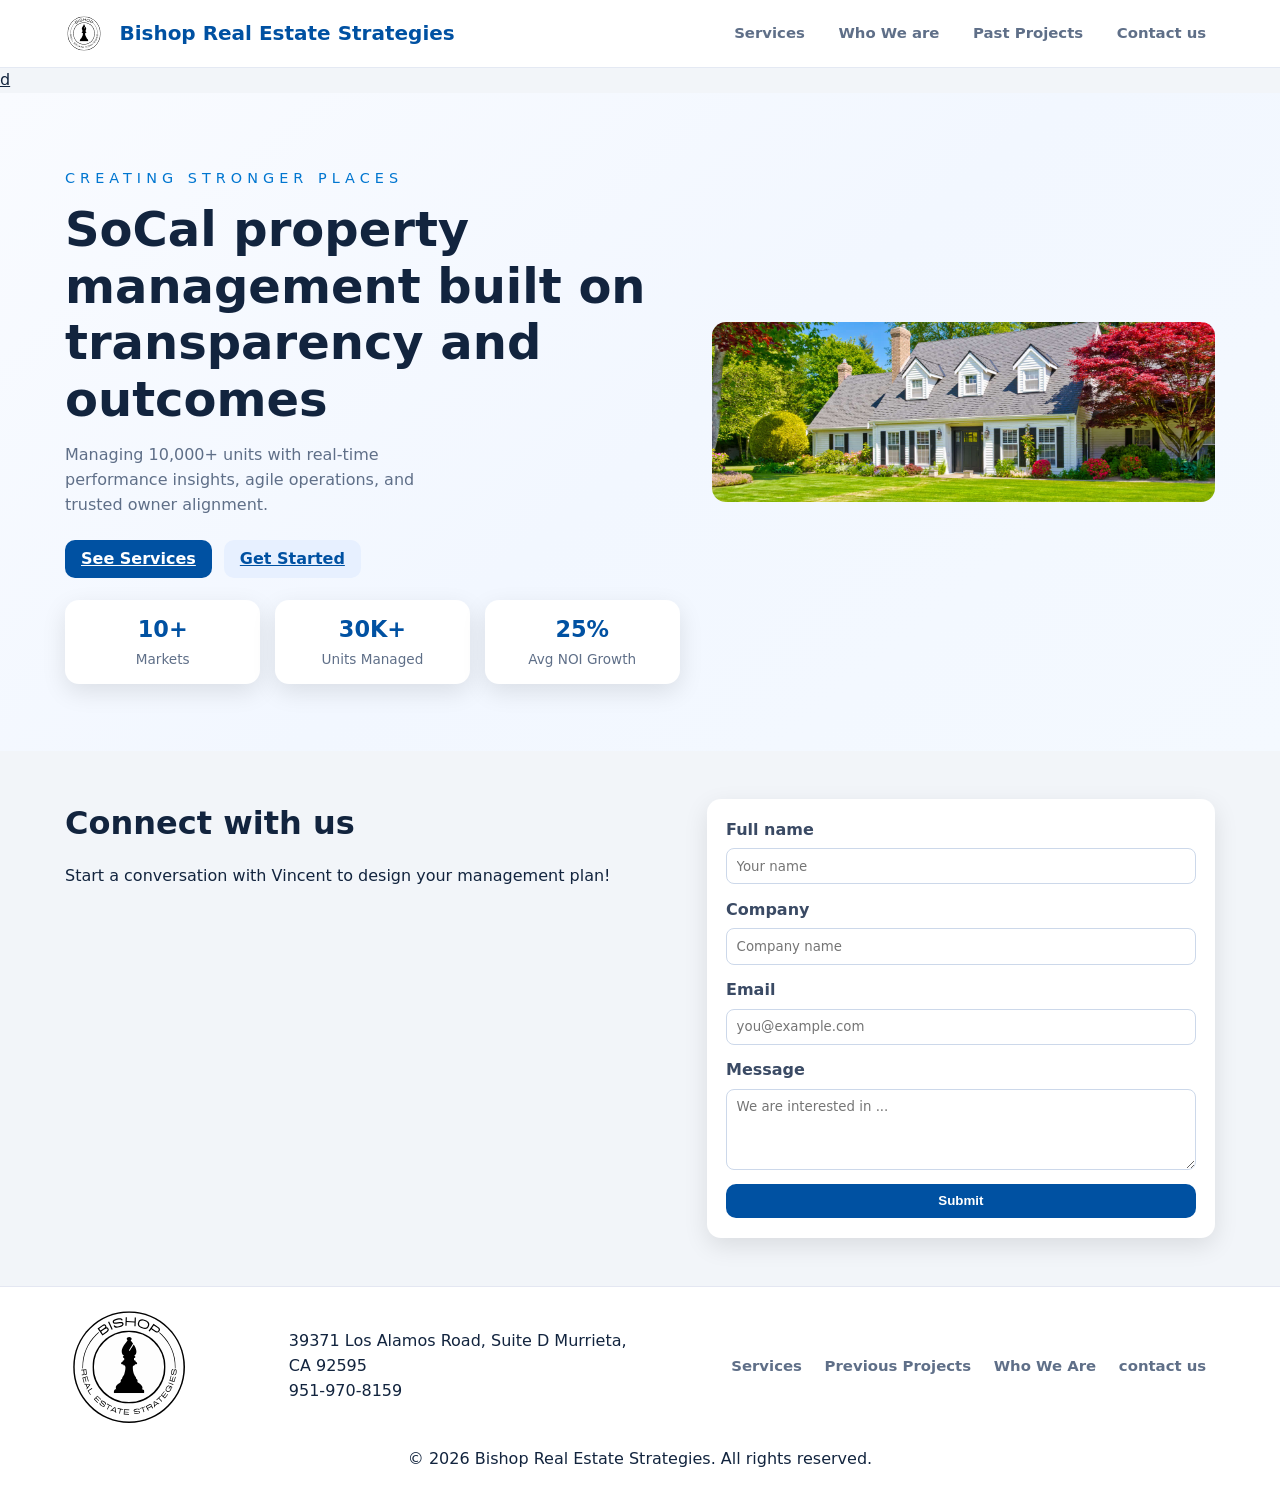
==== commit 0d0fcdd2: "somehwtaok" ====
--- a/index.html
+++ b/index.html
@@ -15,7 +15,7 @@
         <nav class="nav" id="mainNav" aria-label="Primary">
           <a href="services.html">Services</a>
           <a href="about.html">Who We are</a>
-          <a href="insight.html">Insights</a>
+          <a href="insight.html">Past Projects</a>
           <a href="contact.html">Contact us</a>
         </nav>
       </div>
@@ -27,7 +27,7 @@
         <div class="container hero-grid">
           <div>
             <p class="eyebrow">CREATING STRONGER PLACES</p>
-            <h1>Local property management built on transparency and outcomes</h1>
+            <h1>SoCal property management built on transparency and outcomes</h1>
             <p>Managing 10,000+ units with real-time performance insights, agile operations, and trusted owner alignment.</p>
             <div class="hero-actions">
               <a href="services.html" class="btn btn-primary">See Services</a>
@@ -45,56 +45,11 @@
         </div>
       </section>
 
-      <section id="dashboard" class="section dashboard">
-        <div class="container">
-          <h2>Property Management Dashboard</h2>
-          <div class="dashboard-grid">
-            <div>
-              <p>Access real-time portfolio performance, lease expirations, maintenance requests, and financial health—all from one dashboard. Our platform integrates occupancy, rent roll, and expense tracking so you can prioritize high-impact actions.</p>
-              <ul>
-                <li>Live occupancy and leasing funnel visuals</li>
-                <li>Tenant communication & maintenance ticket tracking</li>
-                <li>Cash flow forecasting and budgeting tools</li>
-              </ul>
-            </div>
-            <div>
-              <img class="responsive-img" src="assets/project2.jpeg" alt="Dashboard UI" />
-            </div>
-          </div>
-        </div>
-      </section>      </div>
-
-
-      <section id="investor" class="section investor-login">
-        <div class="container grid-split">
-          <div>
-            <h2>Investor portal</h2>
-            <p>Access reporting, filings, and investment performance securely.</p>
-            <ul>
-              <li>Secure login with MFA</li>
-              <li>Real-time operating dashboards</li>
-              <li>Standardized investor deliverables</li>
-            </ul>
-          </div>
-          <form class="login-card" aria-label="Investor login">
-            <label>Email<input type="email" placeholder="investor@example.com" required></label>
-            <label>Password<input type="password" required></label>
-            <button class="btn btn-primary" type="submit">Sign in</button>
-            <p><a href="#">Forgot password?</a></p>
-          </form>
-        </div>
-      </section>
-
-    
-
-
-
-
       <section id="contact" class="section contact">
         <div class="container contact-grid">
           <div>
             <h2>Connect with us</h2>
-            <p>Start a conversation with a portfolio director to design your management plan.</p>
+            <p>Start a conversation with Vincent to design your management plan!</p>
           </div>
           <form class="contact-form" aria-label="Contact form">
             <label>Full name<input type="text" placeholder="Your name" required/></label>
--- a/styles.css
+++ b/styles.css
@@ -480,3 +480,7 @@
 .satin{
   width:3vw;
 }
+
+img{
+  border-radius:10%
+}
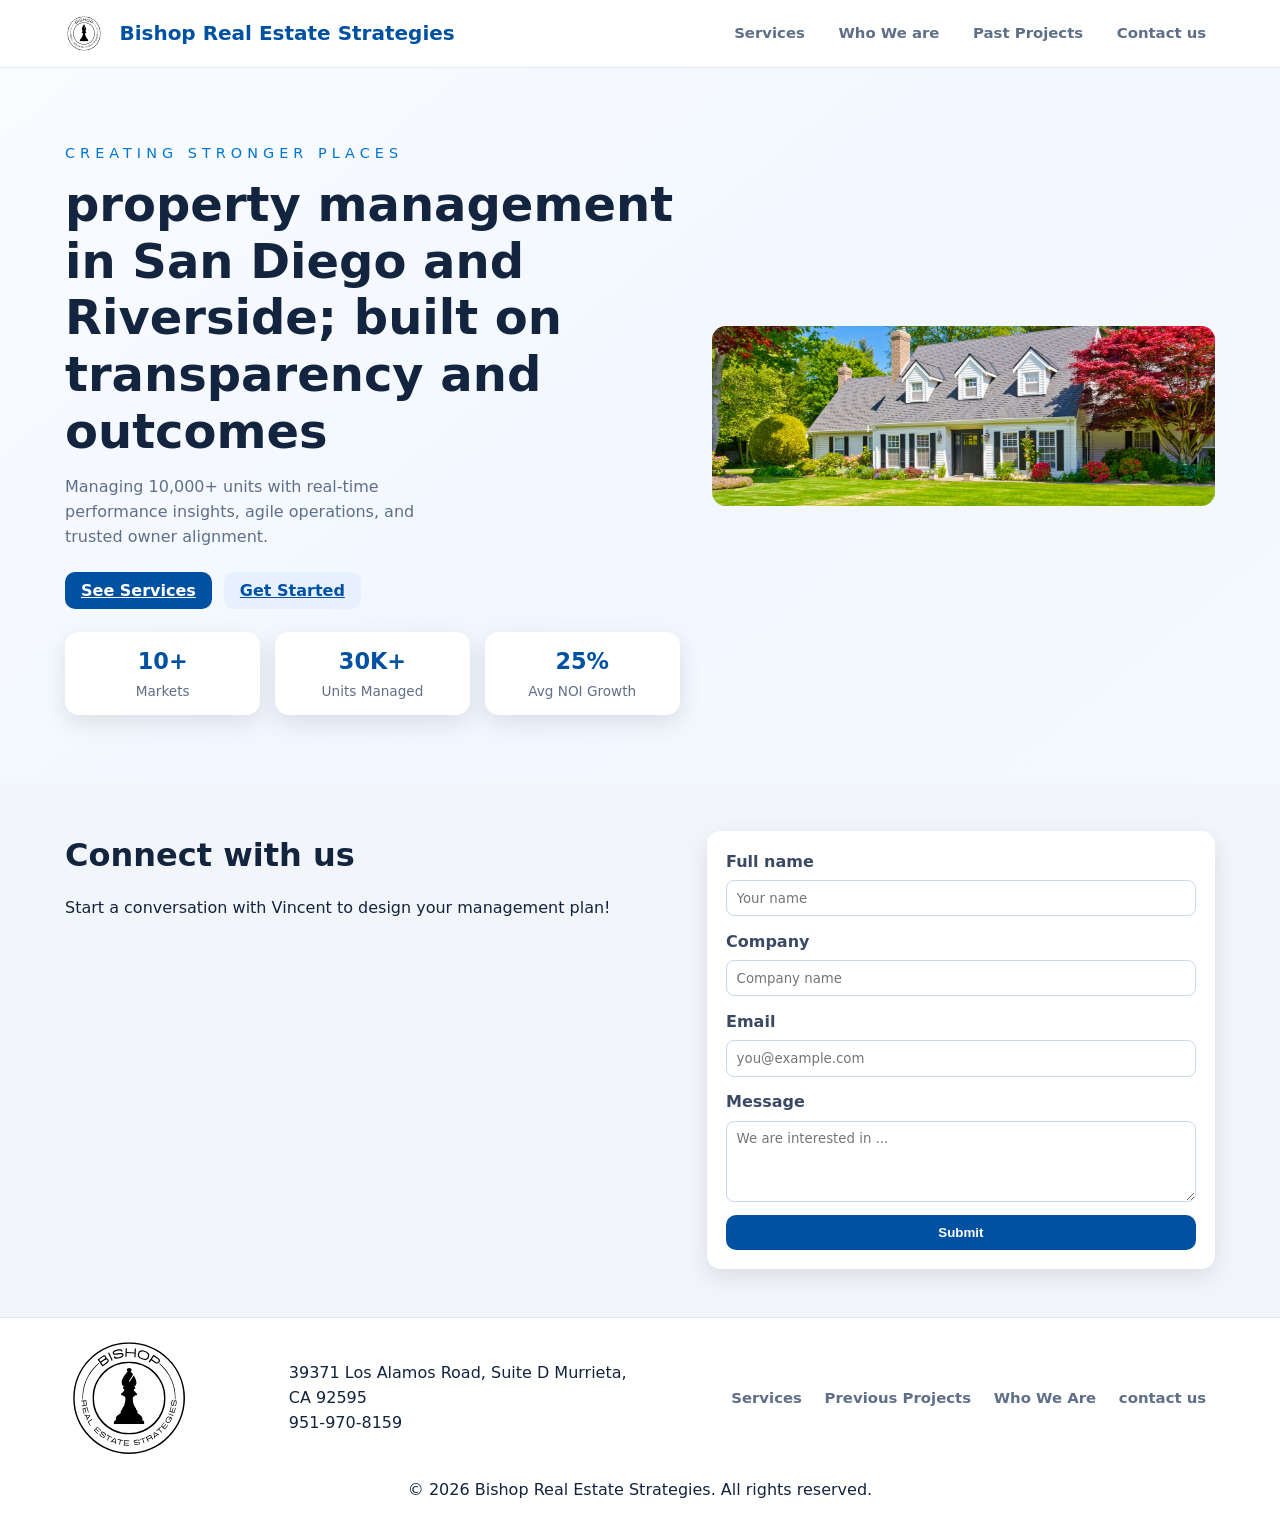
==== commit 73ced5d4: "d" ====
--- a/index.html
+++ b/index.html
@@ -21,13 +21,12 @@
       </div>
     </header>
 
-    <a href="extra.html">d</a>
     <main>
       <section class="hero" aria-label="Hero">
         <div class="container hero-grid">
           <div>
             <p class="eyebrow">CREATING STRONGER PLACES</p>
-            <h1>SoCal property management built on transparency and outcomes</h1>
+            <h1>property management in San Diego and Riverside; built on transparency and outcomes</h1>
             <p>Managing 10,000+ units with real-time performance insights, agile operations, and trusted owner alignment.</p>
             <div class="hero-actions">
               <a href="services.html" class="btn btn-primary">See Services</a>
@@ -45,6 +44,7 @@
         </div>
       </section>
 
+
       <section id="contact" class="section contact">
         <div class="container contact-grid">
           <div>
@@ -60,6 +60,8 @@
           </form>
         </div>
       </section>
+
+
     </main>
 
     <footer class="footer">
--- a/styles.css
+++ b/styles.css
@@ -304,6 +304,7 @@
   background: var(--white);
   border-radius: var(--radius);
   padding: 1rem;
+  text-align: center;
   box-shadow: var(--shadow);
 }
 
@@ -482,5 +483,5 @@
 }
 
 img{
-  border-radius:10%
-}
+  border-radius:10%;
+}
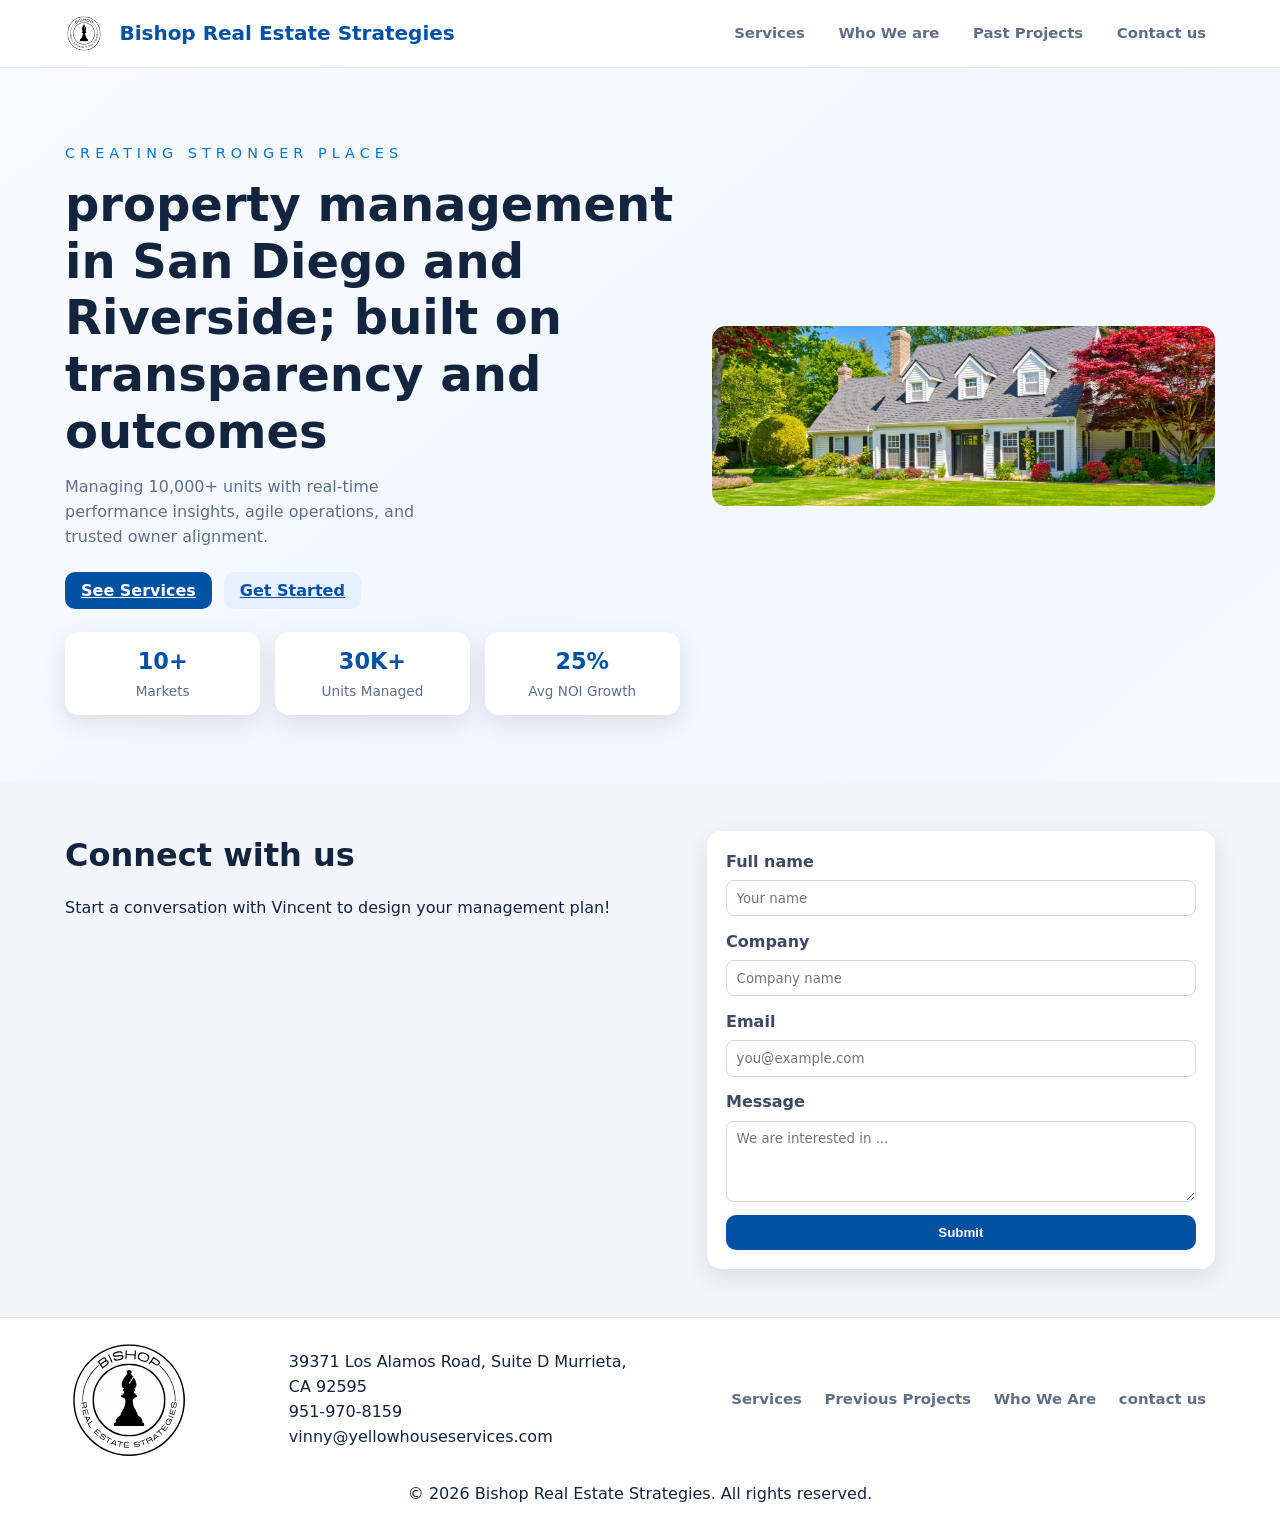
==== commit dedf59d6: "Added Email" ====
--- a/index.html
+++ b/index.html
@@ -68,7 +68,7 @@
       <div class="container footer-grid">
         <img style = "width:10vw" src = "assets/Circle Logo.svg">
 
-        <p>39371 Los Alamos Road, Suite D Murrieta,<br> CA 92595 <br> 951-970-8159</p>
+        <p>39371 Los Alamos Road, Suite D Murrieta,<br> CA 92595 <br> 951-970-8159<br> vinny@yellowhouseservices.com</p>
         <nav class="footer-nav">
           <a href="services.html">Services</a>
           <a href="insight.html">Previous Projects</a>
